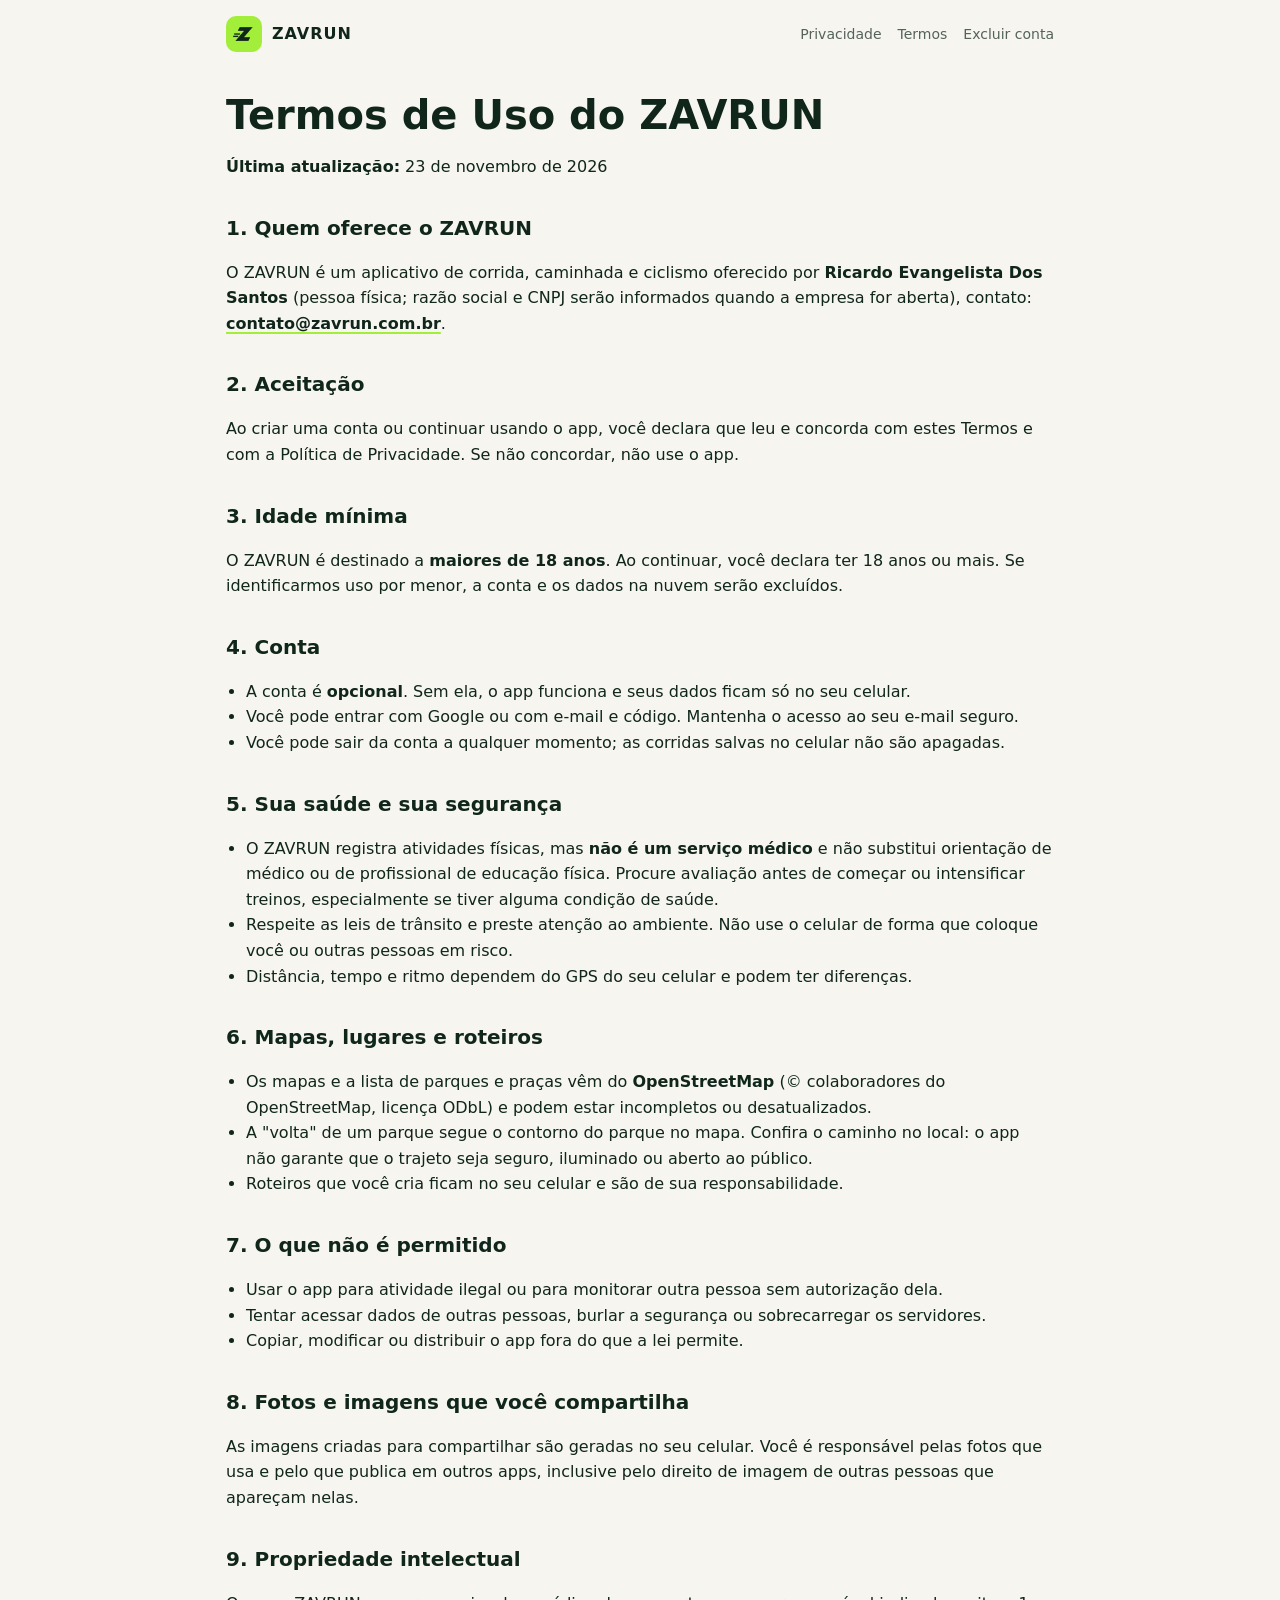
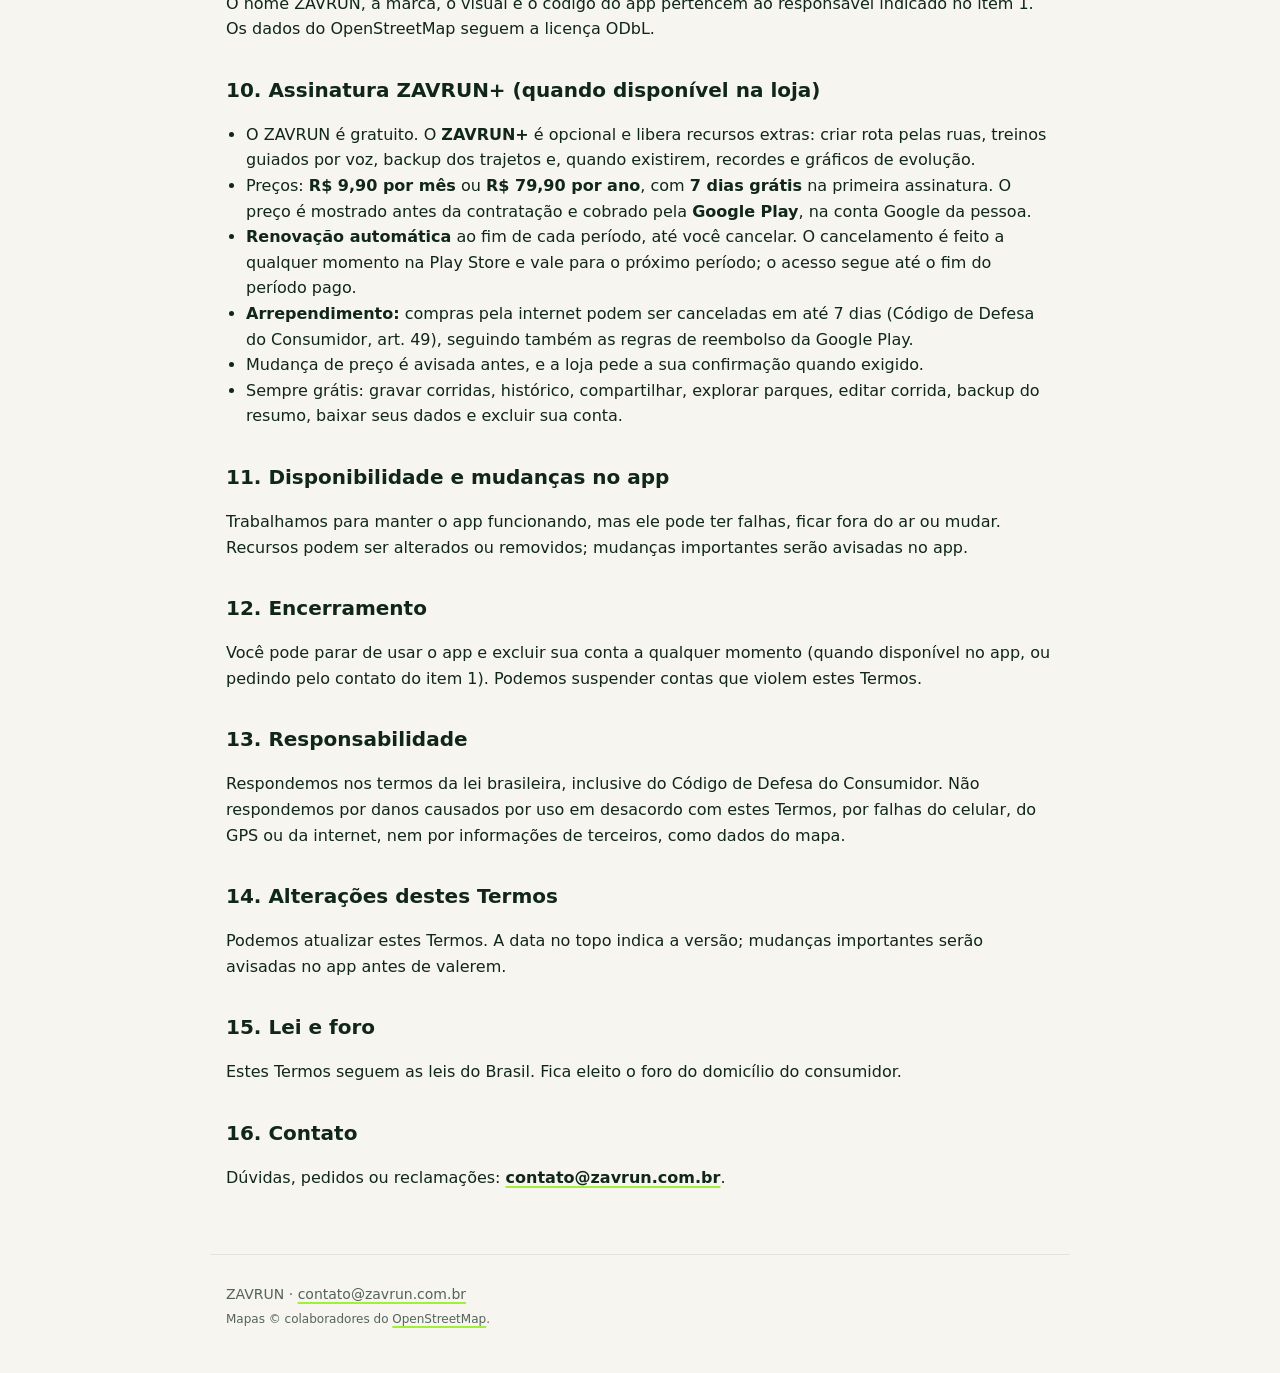
==== termos/index.html @ ad877f7b "Site zavrun.com.br: início, privacidade, termos e excluir conta Co-Authored-By: Claude Opus 5.5 <nor" ====
<!doctype html>
<html lang="pt-BR">
<head>
<meta charset="utf-8">
<meta name="viewport" content="width=device-width, initial-scale=1">
<title>Termos de Uso — ZAVRUN</title>
<meta name="description" content="Termos de Uso do ZAVRUN.">
<link rel="icon" href="/icon.png">
<link rel="stylesheet" href="/style.css">
</head>
<body>
<header class="top"><a class="brand" href="/"><img src="/icon.png" alt="" width="36" height="36"><span>ZAVRUN</span></a>
<nav><a href="/privacidade/">Privacidade</a><a href="/termos/">Termos</a><a href="/excluir-conta/">Excluir conta</a></nav></header>
<main>
<h1>Termos de Uso do ZAVRUN</h1>
<p><strong>Última atualização:</strong> 23 de novembro de 2026</p>
<h2>1. Quem oferece o ZAVRUN</h2>
<p>O ZAVRUN é um aplicativo de corrida, caminhada e ciclismo oferecido por <strong>Ricardo Evangelista Dos Santos</strong> (pessoa física; razão social e CNPJ serão informados quando a empresa for aberta), contato: <strong><a href="mailto:contato@zavrun.com.br">contato@zavrun.com.br</a></strong>.</p>
<h2>2. Aceitação</h2>
<p>Ao criar uma conta ou continuar usando o app, você declara que leu e concorda com estes Termos e com a Política de Privacidade. Se não concordar, não use o app.</p>
<h2>3. Idade mínima</h2>
<p>O ZAVRUN é destinado a <strong>maiores de 18 anos</strong>. Ao continuar, você declara ter 18 anos ou mais. Se identificarmos uso por menor, a conta e os dados na nuvem serão excluídos.</p>
<h2>4. Conta</h2>
<ul><li>A conta é <strong>opcional</strong>. Sem ela, o app funciona e seus dados ficam só no seu celular.</li><li>Você pode entrar com Google ou com e-mail e código. Mantenha o acesso ao seu e-mail seguro.</li><li>Você pode sair da conta a qualquer momento; as corridas salvas no celular não são apagadas.</li></ul>
<h2>5. Sua saúde e sua segurança</h2>
<ul><li>O ZAVRUN registra atividades físicas, mas <strong>não é um serviço médico</strong> e não substitui orientação de médico ou de profissional de educação física. Procure avaliação antes de começar ou intensificar treinos, especialmente se tiver alguma condição de saúde.</li><li>Respeite as leis de trânsito e preste atenção ao ambiente. Não use o celular de forma que coloque você ou outras pessoas em risco.</li><li>Distância, tempo e ritmo dependem do GPS do seu celular e podem ter diferenças.</li></ul>
<h2>6. Mapas, lugares e roteiros</h2>
<ul><li>Os mapas e a lista de parques e praças vêm do <strong>OpenStreetMap</strong> (© colaboradores do OpenStreetMap, licença ODbL) e podem estar incompletos ou desatualizados.</li><li>A "volta" de um parque segue o contorno do parque no mapa. Confira o caminho no local: o app não garante que o trajeto seja seguro, iluminado ou aberto ao público.</li><li>Roteiros que você cria ficam no seu celular e são de sua responsabilidade.</li></ul>
<h2>7. O que não é permitido</h2>
<ul><li>Usar o app para atividade ilegal ou para monitorar outra pessoa sem autorização dela.</li><li>Tentar acessar dados de outras pessoas, burlar a segurança ou sobrecarregar os servidores.</li><li>Copiar, modificar ou distribuir o app fora do que a lei permite.</li></ul>
<h2>8. Fotos e imagens que você compartilha</h2>
<p>As imagens criadas para compartilhar são geradas no seu celular. Você é responsável pelas fotos que usa e pelo que publica em outros apps, inclusive pelo direito de imagem de outras pessoas que apareçam nelas.</p>
<h2>9. Propriedade intelectual</h2>
<p>O nome ZAVRUN, a marca, o visual e o código do app pertencem ao responsável indicado no item 1. Os dados do OpenStreetMap seguem a licença ODbL.</p>
<h2>10. Assinatura ZAVRUN+ (quando disponível na loja)</h2>
<ul><li>O ZAVRUN é gratuito. O <strong>ZAVRUN+</strong> é opcional e libera recursos extras: criar rota pelas ruas, treinos guiados por voz, backup dos trajetos e, quando existirem, recordes e gráficos de evolução.</li><li>Preços: <strong>R$ 9,90 por mês</strong> ou <strong>R$ 79,90 por ano</strong>, com <strong>7 dias grátis</strong> na primeira assinatura. O preço é mostrado antes da contratação e cobrado pela <strong>Google Play</strong>, na conta Google da pessoa.</li><li><strong>Renovação automática</strong> ao fim de cada período, até você cancelar. O cancelamento é feito a qualquer momento na Play Store e vale para o próximo período; o acesso segue até o fim do período pago.</li><li><strong>Arrependimento:</strong> compras pela internet podem ser canceladas em até 7 dias (Código de Defesa do Consumidor, art. 49), seguindo também as regras de reembolso da Google Play.</li><li>Mudança de preço é avisada antes, e a loja pede a sua confirmação quando exigido.</li><li>Sempre grátis: gravar corridas, histórico, compartilhar, explorar parques, editar corrida, backup do resumo, baixar seus dados e excluir sua conta.</li></ul>
<h2>11. Disponibilidade e mudanças no app</h2>
<p>Trabalhamos para manter o app funcionando, mas ele pode ter falhas, ficar fora do ar ou mudar. Recursos podem ser alterados ou removidos; mudanças importantes serão avisadas no app.</p>
<h2>12. Encerramento</h2>
<p>Você pode parar de usar o app e excluir sua conta a qualquer momento (quando disponível no app, ou pedindo pelo contato do item 1). Podemos suspender contas que violem estes Termos.</p>
<h2>13. Responsabilidade</h2>
<p>Respondemos nos termos da lei brasileira, inclusive do Código de Defesa do Consumidor. Não respondemos por danos causados por uso em desacordo com estes Termos, por falhas do celular, do GPS ou da internet, nem por informações de terceiros, como dados do mapa.</p>
<h2>14. Alterações destes Termos</h2>
<p>Podemos atualizar estes Termos. A data no topo indica a versão; mudanças importantes serão avisadas no app antes de valerem.</p>
<h2>15. Lei e foro</h2>
<p>Estes Termos seguem as leis do Brasil. Fica eleito o foro do domicílio do consumidor.</p>
<h2>16. Contato</h2>
<p>Dúvidas, pedidos ou reclamações: <strong><a href="mailto:contato@zavrun.com.br">contato@zavrun.com.br</a></strong>.</p>
</main>
<footer><p>ZAVRUN · <a href="mailto:contato@zavrun.com.br">contato@zavrun.com.br</a></p>
<p class="small">Mapas © colaboradores do <a href="https://www.openstreetmap.org/copyright">OpenStreetMap</a>.</p></footer>
</body>
</html>
---- style.css ----
:root{--bg:#F6F5F0;--card:#FFFFFF;--text:#10261A;--muted:#55635A;--line:#E2E4DC;--lime:#A3EE3B;--dark:#10261A}
@media (prefers-color-scheme:dark){:root{--bg:#0E1311;--card:#1A201D;--text:#EEF2EC;--muted:#A3ADA6;--line:#26302B}}
*{box-sizing:border-box}html{-webkit-text-size-adjust:100%}
body{margin:0;background:var(--bg);color:var(--text);font:16px/1.6 system-ui,-apple-system,"Segoe UI",Roboto,sans-serif}
a{color:inherit;text-decoration-color:var(--lime);text-decoration-thickness:2px;text-underline-offset:3px}
.top{display:flex;flex-wrap:wrap;gap:12px;align-items:center;justify-content:space-between;max-width:860px;margin:0 auto;padding:16px}
.brand{display:flex;align-items:center;gap:10px;text-decoration:none;font-weight:800;letter-spacing:.06em}
.brand img{border-radius:10px}
nav{display:flex;gap:16px;flex-wrap:wrap;font-size:14px}nav a{text-decoration:none;color:var(--muted)}nav a:hover{color:var(--text)}
main{max-width:860px;margin:0 auto;padding:8px 16px 48px}
h1{font-size:clamp(28px,5vw,40px);line-height:1.15;margin:16px 0 8px}h2{font-size:20px;margin:32px 0 8px}h3{font-size:17px}
p,li{color:var(--text)}ul{padding-left:20px}code{background:var(--card);padding:1px 5px;border-radius:5px}
blockquote{margin:16px 0;padding:12px 16px;background:var(--card);border-left:4px solid var(--lime);border-radius:8px}
.table{overflow-x:auto;margin:12px 0}table{border-collapse:collapse;width:100%;font-size:14px;background:var(--card)}
th,td{border:1px solid var(--line);padding:8px;text-align:left;vertical-align:top}th{background:var(--bg)}
.hero{background:var(--dark);color:#EEF2EC;border-radius:28px;padding:32px 24px;margin:8px 0 24px}
.hero h1{color:#EEF2EC;margin-top:0}.hero p{color:#C9D2CB;font-size:18px;max-width:560px}
.pill{display:inline-block;background:var(--lime);color:#10261A;font-weight:700;border-radius:999px;padding:10px 18px;text-decoration:none}
.grid{display:grid;grid-template-columns:repeat(auto-fit,minmax(220px,1fr));gap:12px}
.card{background:var(--card);border:1px solid var(--line);border-radius:20px;padding:18px}.card h3{margin:0 0 6px}.card p{margin:0;color:var(--muted)}
ol.steps{padding-left:20px}ol.steps li{margin:6px 0}
footer{max-width:860px;margin:0 auto;padding:24px 16px 40px;border-top:1px solid var(--line);color:var(--muted);font-size:14px}
footer p{color:var(--muted);margin:4px 0}.small{font-size:12px}
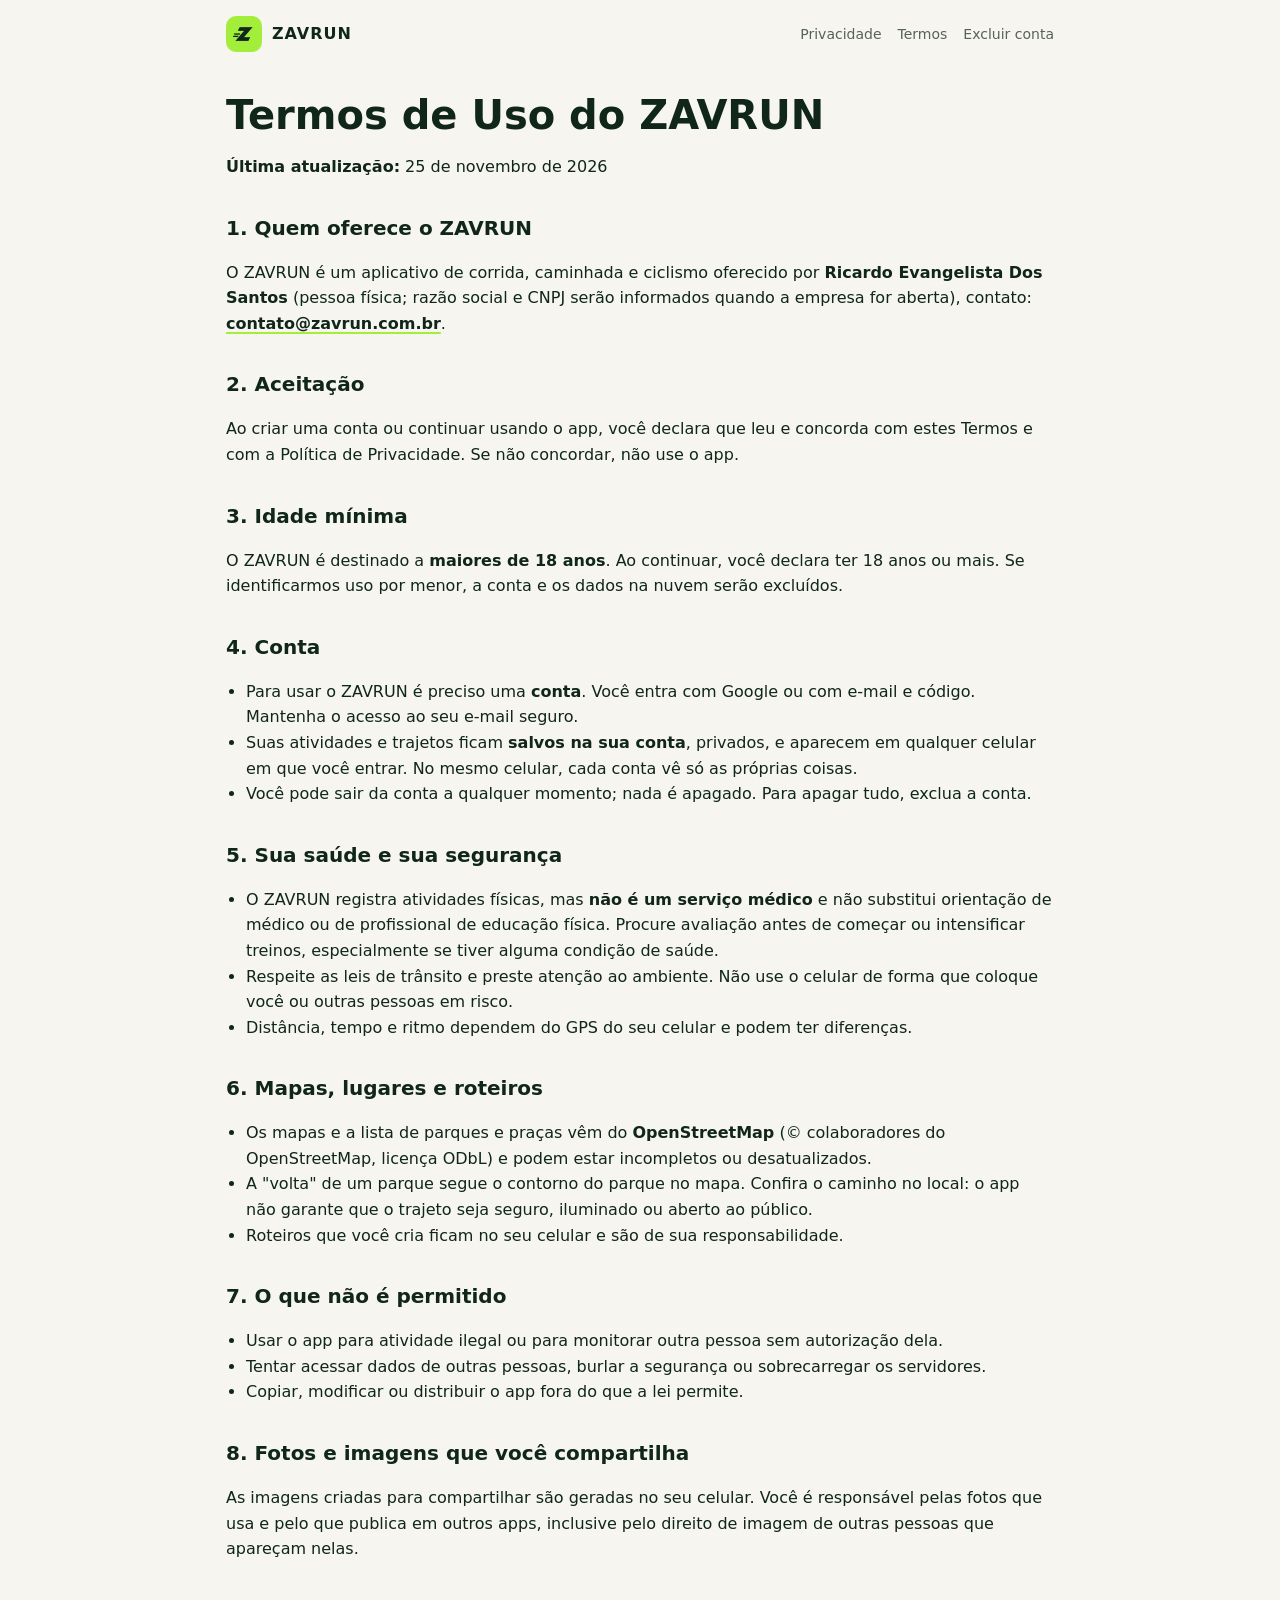
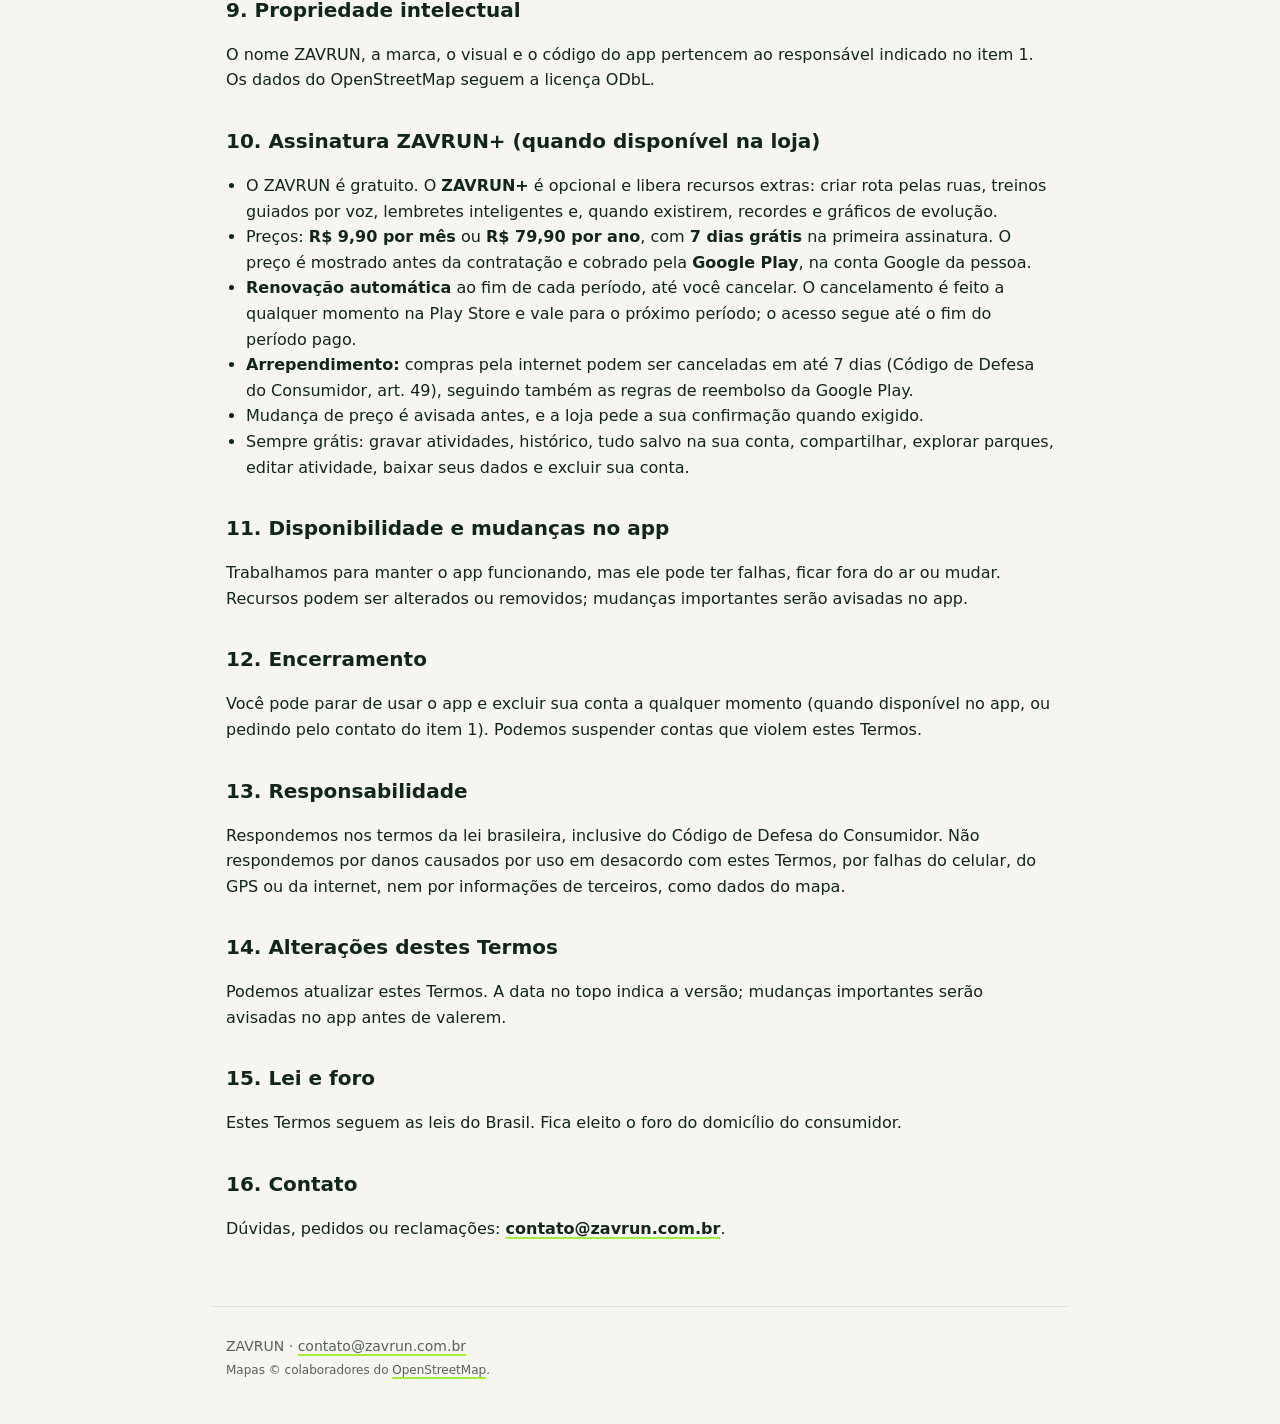
==== commit d38e4e8a: "Privacidade e Termos: conta obrigatória e tudo salvo na conta (ACCOUNT-02) Co-Authored-By: Claude Op" ====
--- a/termos/index.html
+++ b/termos/index.html
@@ -13,7 +13,7 @@
 <nav><a href="/privacidade/">Privacidade</a><a href="/termos/">Termos</a><a href="/excluir-conta/">Excluir conta</a></nav></header>
 <main>
 <h1>Termos de Uso do ZAVRUN</h1>
-<p><strong>Última atualização:</strong> 23 de novembro de 2026</p>
+<p><strong>Última atualização:</strong> 25 de novembro de 2026</p>
 <h2>1. Quem oferece o ZAVRUN</h2>
 <p>O ZAVRUN é um aplicativo de corrida, caminhada e ciclismo oferecido por <strong>Ricardo Evangelista Dos Santos</strong> (pessoa física; razão social e CNPJ serão informados quando a empresa for aberta), contato: <strong><a href="mailto:contato@zavrun.com.br">contato@zavrun.com.br</a></strong>.</p>
 <h2>2. Aceitação</h2>
@@ -21,7 +21,7 @@
 <h2>3. Idade mínima</h2>
 <p>O ZAVRUN é destinado a <strong>maiores de 18 anos</strong>. Ao continuar, você declara ter 18 anos ou mais. Se identificarmos uso por menor, a conta e os dados na nuvem serão excluídos.</p>
 <h2>4. Conta</h2>
-<ul><li>A conta é <strong>opcional</strong>. Sem ela, o app funciona e seus dados ficam só no seu celular.</li><li>Você pode entrar com Google ou com e-mail e código. Mantenha o acesso ao seu e-mail seguro.</li><li>Você pode sair da conta a qualquer momento; as corridas salvas no celular não são apagadas.</li></ul>
+<ul><li>Para usar o ZAVRUN é preciso uma <strong>conta</strong>. Você entra com Google ou com e-mail e código. Mantenha o acesso ao seu e-mail seguro.</li><li>Suas atividades e trajetos ficam <strong>salvos na sua conta</strong>, privados, e aparecem em qualquer celular em que você entrar. No mesmo celular, cada conta vê só as próprias coisas.</li><li>Você pode sair da conta a qualquer momento; nada é apagado. Para apagar tudo, exclua a conta.</li></ul>
 <h2>5. Sua saúde e sua segurança</h2>
 <ul><li>O ZAVRUN registra atividades físicas, mas <strong>não é um serviço médico</strong> e não substitui orientação de médico ou de profissional de educação física. Procure avaliação antes de começar ou intensificar treinos, especialmente se tiver alguma condição de saúde.</li><li>Respeite as leis de trânsito e preste atenção ao ambiente. Não use o celular de forma que coloque você ou outras pessoas em risco.</li><li>Distância, tempo e ritmo dependem do GPS do seu celular e podem ter diferenças.</li></ul>
 <h2>6. Mapas, lugares e roteiros</h2>
@@ -33,7 +33,7 @@
 <h2>9. Propriedade intelectual</h2>
 <p>O nome ZAVRUN, a marca, o visual e o código do app pertencem ao responsável indicado no item 1. Os dados do OpenStreetMap seguem a licença ODbL.</p>
 <h2>10. Assinatura ZAVRUN+ (quando disponível na loja)</h2>
-<ul><li>O ZAVRUN é gratuito. O <strong>ZAVRUN+</strong> é opcional e libera recursos extras: criar rota pelas ruas, treinos guiados por voz, backup dos trajetos e, quando existirem, recordes e gráficos de evolução.</li><li>Preços: <strong>R$ 9,90 por mês</strong> ou <strong>R$ 79,90 por ano</strong>, com <strong>7 dias grátis</strong> na primeira assinatura. O preço é mostrado antes da contratação e cobrado pela <strong>Google Play</strong>, na conta Google da pessoa.</li><li><strong>Renovação automática</strong> ao fim de cada período, até você cancelar. O cancelamento é feito a qualquer momento na Play Store e vale para o próximo período; o acesso segue até o fim do período pago.</li><li><strong>Arrependimento:</strong> compras pela internet podem ser canceladas em até 7 dias (Código de Defesa do Consumidor, art. 49), seguindo também as regras de reembolso da Google Play.</li><li>Mudança de preço é avisada antes, e a loja pede a sua confirmação quando exigido.</li><li>Sempre grátis: gravar corridas, histórico, compartilhar, explorar parques, editar corrida, backup do resumo, baixar seus dados e excluir sua conta.</li></ul>
+<ul><li>O ZAVRUN é gratuito. O <strong>ZAVRUN+</strong> é opcional e libera recursos extras: criar rota pelas ruas, treinos guiados por voz, lembretes inteligentes e, quando existirem, recordes e gráficos de evolução.</li><li>Preços: <strong>R$ 9,90 por mês</strong> ou <strong>R$ 79,90 por ano</strong>, com <strong>7 dias grátis</strong> na primeira assinatura. O preço é mostrado antes da contratação e cobrado pela <strong>Google Play</strong>, na conta Google da pessoa.</li><li><strong>Renovação automática</strong> ao fim de cada período, até você cancelar. O cancelamento é feito a qualquer momento na Play Store e vale para o próximo período; o acesso segue até o fim do período pago.</li><li><strong>Arrependimento:</strong> compras pela internet podem ser canceladas em até 7 dias (Código de Defesa do Consumidor, art. 49), seguindo também as regras de reembolso da Google Play.</li><li>Mudança de preço é avisada antes, e a loja pede a sua confirmação quando exigido.</li><li>Sempre grátis: gravar atividades, histórico, tudo salvo na sua conta, compartilhar, explorar parques, editar atividade, baixar seus dados e excluir sua conta.</li></ul>
 <h2>11. Disponibilidade e mudanças no app</h2>
 <p>Trabalhamos para manter o app funcionando, mas ele pode ter falhas, ficar fora do ar ou mudar. Recursos podem ser alterados ou removidos; mudanças importantes serão avisadas no app.</p>
 <h2>12. Encerramento</h2>
